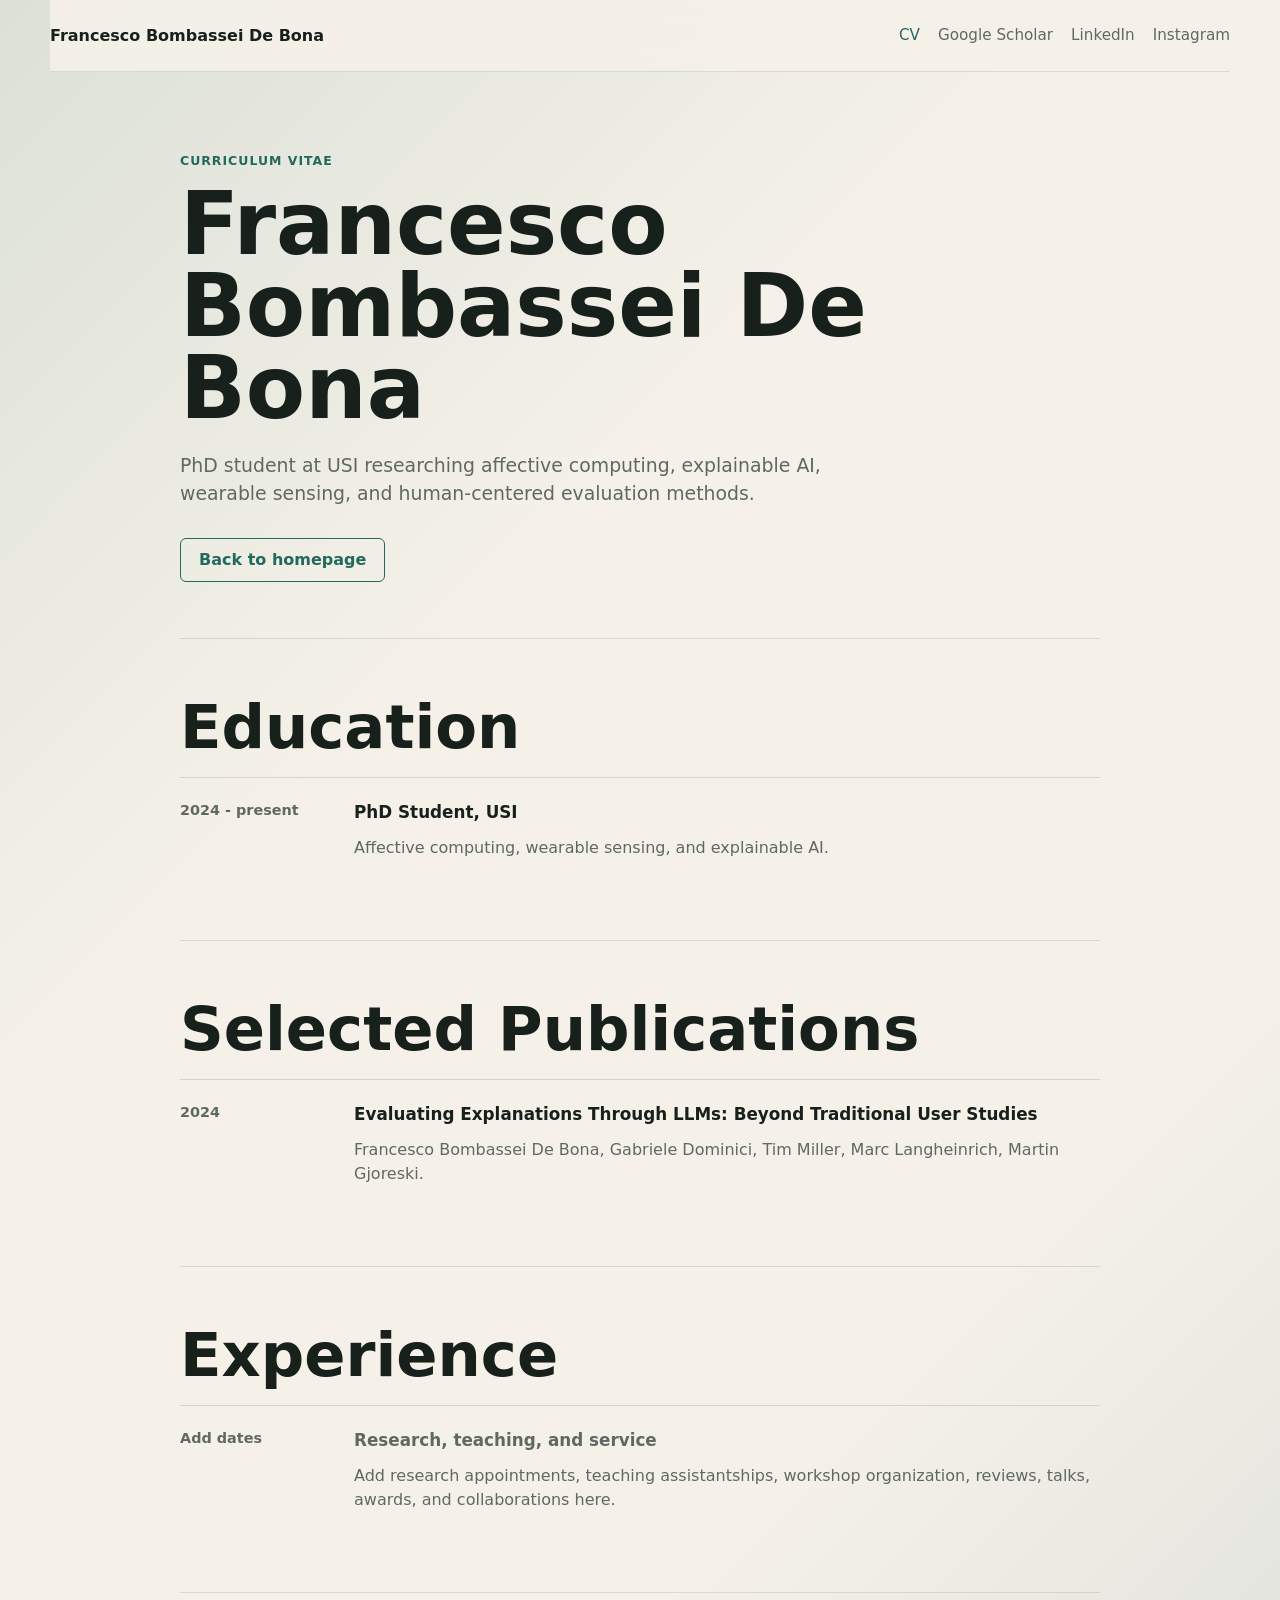
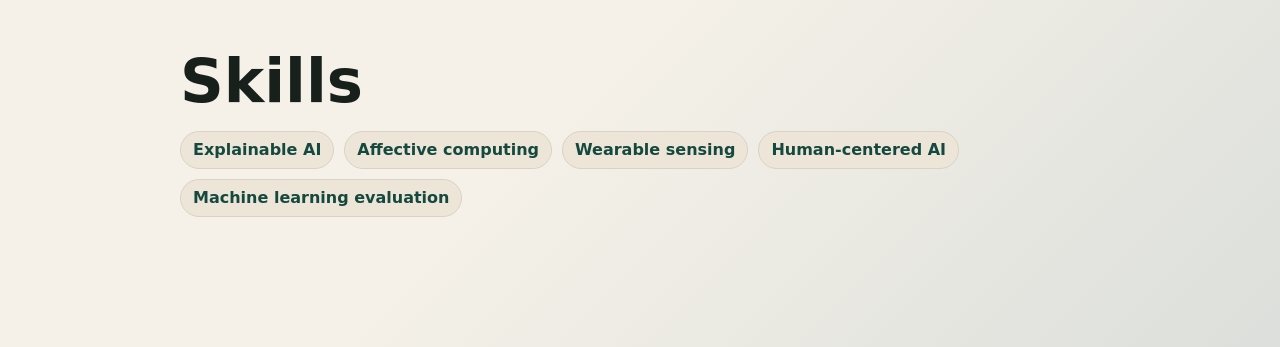
==== cv.html @ 3e1ddbae "Build personal homepage and CV page" ====
<!doctype html>
<html lang="en">
  <head>
    <meta charset="utf-8">
    <meta name="viewport" content="width=device-width, initial-scale=1">
    <meta name="description" content="CV for Francesco Bombassei De Bona.">
    <title>CV · Francesco Bombassei De Bona</title>
    <link rel="stylesheet" href="assets/styles.css">
  </head>
  <body>
    <header class="site-header">
      <a class="brand" href="index.html">Francesco Bombassei De Bona</a>
      <nav class="top-links" aria-label="Primary links">
        <a aria-current="page" href="cv.html">CV</a>
        <a href="https://scholar.google.com/scholar?q=%22Francesco+Bombassei+De+Bona%22" target="_blank" rel="noopener noreferrer">Google Scholar</a>
        <a href="https://www.linkedin.com/in/frabomba6/" target="_blank" rel="noopener noreferrer">LinkedIn</a>
        <a href="https://www.instagram.com/frabomba6/" target="_blank" rel="noopener noreferrer">Instagram</a>
      </nav>
    </header>

    <main class="cv-layout">
      <section class="cv-intro" aria-labelledby="cv-title">
        <p class="eyebrow">Curriculum Vitae</p>
        <h1 id="cv-title">Francesco Bombassei De Bona</h1>
        <p class="intro">
          PhD student at USI researching affective computing, explainable AI,
          wearable sensing, and human-centered evaluation methods.
        </p>
        <a class="button secondary" href="index.html">Back to homepage</a>
      </section>

      <section class="cv-section" aria-labelledby="education-title">
        <h2 id="education-title">Education</h2>
        <div class="timeline-item">
          <p class="item-date">2024 - present</p>
          <div>
            <h3>PhD Student, USI</h3>
            <p>Affective computing, wearable sensing, and explainable AI.</p>
          </div>
        </div>
      </section>

      <section class="cv-section" aria-labelledby="publications-title">
        <h2 id="publications-title">Selected Publications</h2>
        <div class="timeline-item">
          <p class="item-date">2024</p>
          <div>
            <h3>Evaluating Explanations Through LLMs: Beyond Traditional User Studies</h3>
            <p>
              Francesco Bombassei De Bona, Gabriele Dominici, Tim Miller, Marc
              Langheinrich, Martin Gjoreski.
            </p>
          </div>
        </div>
      </section>

      <section class="cv-section" aria-labelledby="experience-title">
        <h2 id="experience-title">Experience</h2>
        <div class="timeline-item empty-item">
          <p class="item-date">Add dates</p>
          <div>
            <h3>Research, teaching, and service</h3>
            <p>
              Add research appointments, teaching assistantships, workshop
              organization, reviews, talks, awards, and collaborations here.
            </p>
          </div>
        </div>
      </section>

      <section class="cv-section" aria-labelledby="skills-title">
        <h2 id="skills-title">Skills</h2>
        <div class="tag-list" aria-label="Skill areas">
          <span>Explainable AI</span>
          <span>Affective computing</span>
          <span>Wearable sensing</span>
          <span>Human-centered AI</span>
          <span>Machine learning evaluation</span>
        </div>
      </section>
    </main>
  </body>
</html>
---- assets/styles.css ----
:root {
  color-scheme: light;
  --bg: #f5f1e8;
  --ink: #17201b;
  --muted: #5f6962;
  --accent: #22695e;
  --accent-strong: #15493f;
  --blue: #255b7c;
  --panel: #ffffff;
  --line: #d9d2c5;
  --soft: #ece5d8;
}

* {
  box-sizing: border-box;
}

html {
  scroll-behavior: smooth;
}

body {
  margin: 0;
  min-height: 100vh;
  font-family: Inter, ui-sans-serif, system-ui, -apple-system, BlinkMacSystemFont, "Segoe UI", sans-serif;
  line-height: 1.5;
  color: var(--ink);
  background:
    linear-gradient(135deg, rgba(34, 105, 94, 0.12), transparent 34%),
    linear-gradient(315deg, rgba(37, 91, 124, 0.12), transparent 30%),
    var(--bg);
}

a {
  color: inherit;
}

.site-header {
  position: sticky;
  top: 0;
  z-index: 10;
  display: flex;
  width: min(1180px, calc(100% - 32px));
  min-height: 72px;
  align-items: center;
  justify-content: space-between;
  gap: 24px;
  margin: 0 auto;
  border-bottom: 1px solid rgba(23, 32, 27, 0.12);
  background: rgba(245, 241, 232, 0.9);
  backdrop-filter: blur(14px);
}

.brand {
  font-weight: 800;
  text-decoration: none;
}

.top-links {
  display: flex;
  flex-wrap: wrap;
  align-items: center;
  justify-content: flex-end;
  gap: 10px 18px;
  color: var(--muted);
  font-size: 0.95rem;
}

.top-links a {
  text-decoration: none;
}

.top-links a:hover,
.top-links a[aria-current="page"] {
  color: var(--accent);
}

main,
.cv-layout {
  width: min(1180px, calc(100% - 32px));
  margin: 0 auto;
}

.hero {
  display: grid;
  grid-template-columns: minmax(0, 1fr) 340px;
  gap: 48px;
  align-items: end;
  padding: 88px 0 72px;
}

.hero-copy {
  max-width: 790px;
}

.eyebrow {
  margin: 0 0 12px;
  color: var(--accent);
  font-size: 0.78rem;
  font-weight: 800;
  letter-spacing: 0.08em;
  text-transform: uppercase;
}

h1,
h2,
h3,
p {
  margin-top: 0;
}

h1 {
  margin-bottom: 22px;
  max-width: 920px;
  font-size: clamp(3rem, 9vw, 6.8rem);
  line-height: 0.95;
  letter-spacing: 0;
}

h2 {
  margin-bottom: 0;
  font-size: clamp(2rem, 5vw, 3.8rem);
  line-height: 1;
  letter-spacing: 0;
}

h3 {
  margin-bottom: 10px;
  font-size: 1.05rem;
}

.intro {
  max-width: 700px;
  margin-bottom: 30px;
  color: var(--muted);
  font-size: 1.18rem;
}

.hero-actions,
.contact-links {
  display: flex;
  flex-wrap: wrap;
  gap: 12px;
}

.button {
  display: inline-flex;
  min-height: 44px;
  align-items: center;
  justify-content: center;
  padding: 0 18px;
  border: 1px solid var(--accent);
  border-radius: 6px;
  color: #ffffff;
  background: var(--accent);
  font-weight: 800;
  text-decoration: none;
}

.button:hover {
  background: var(--accent-strong);
}

.button.secondary {
  color: var(--accent);
  background: transparent;
}

.button.secondary:hover {
  color: #ffffff;
  background: var(--accent);
}

.profile-panel,
.text-panel,
article {
  border: 1px solid var(--line);
  border-radius: 8px;
  background: rgba(255, 255, 255, 0.72);
  box-shadow: 0 24px 60px rgba(23, 32, 27, 0.06);
}

.profile-panel {
  padding: 26px;
}

.panel-kicker {
  margin-bottom: 14px;
  color: var(--blue);
  font-size: 0.82rem;
  font-weight: 800;
  text-transform: uppercase;
}

.profile-panel ul {
  display: grid;
  gap: 12px;
  margin: 0;
  padding-left: 18px;
  color: var(--muted);
}

.section-block,
.cv-section {
  padding: 58px 0;
  border-top: 1px solid rgba(23, 32, 27, 0.12);
}

.section-heading {
  display: flex;
  align-items: end;
  justify-content: space-between;
  gap: 24px;
  margin-bottom: 28px;
}

.content-grid {
  display: grid;
  grid-template-columns: repeat(3, minmax(0, 1fr));
  gap: 16px;
}

article {
  min-height: 210px;
  padding: 24px;
}

article p,
.text-panel p,
.timeline-item p {
  margin-bottom: 0;
  color: var(--muted);
}

.split-section,
.contact-strip {
  display: grid;
  grid-template-columns: minmax(0, 0.82fr) minmax(320px, 1fr);
  gap: 48px;
  align-items: center;
}

.text-panel {
  padding: 26px;
}

.text-link {
  display: inline-flex;
  margin-top: 18px;
  color: var(--accent);
  font-weight: 800;
}

.contact-links a {
  display: inline-flex;
  min-height: 40px;
  align-items: center;
  padding: 0 14px;
  border: 1px solid var(--line);
  border-radius: 6px;
  background: rgba(255, 255, 255, 0.58);
  color: var(--accent-strong);
  font-weight: 800;
  text-decoration: none;
}

.contact-links a:hover {
  border-color: var(--accent);
}

.cv-layout {
  max-width: 920px;
  padding-bottom: 72px;
}

.cv-intro {
  padding: 80px 0 56px;
}

.cv-intro h1 {
  font-size: clamp(3rem, 8vw, 5.4rem);
}

.timeline-item {
  display: grid;
  grid-template-columns: 150px minmax(0, 1fr);
  gap: 24px;
  padding: 22px 0;
  border-top: 1px solid var(--line);
}

.timeline-item:first-of-type {
  margin-top: 20px;
}

.item-date {
  color: var(--accent);
  font-size: 0.9rem;
  font-weight: 800;
}

.empty-item {
  color: var(--muted);
}

.tag-list {
  display: flex;
  flex-wrap: wrap;
  gap: 10px;
  margin-top: 20px;
}

.tag-list span {
  display: inline-flex;
  min-height: 38px;
  align-items: center;
  padding: 0 12px;
  border: 1px solid var(--line);
  border-radius: 999px;
  background: var(--soft);
  color: var(--accent-strong);
  font-weight: 750;
}

@media (max-width: 860px) {
  .site-header {
    position: static;
    min-height: auto;
    flex-direction: column;
    align-items: flex-start;
    padding: 18px 0;
  }

  .top-links {
    justify-content: flex-start;
  }

  .hero,
  .split-section,
  .contact-strip,
  .timeline-item {
    grid-template-columns: 1fr;
  }

  .hero {
    gap: 28px;
    padding: 56px 0;
  }

  .content-grid {
    grid-template-columns: 1fr;
  }
}
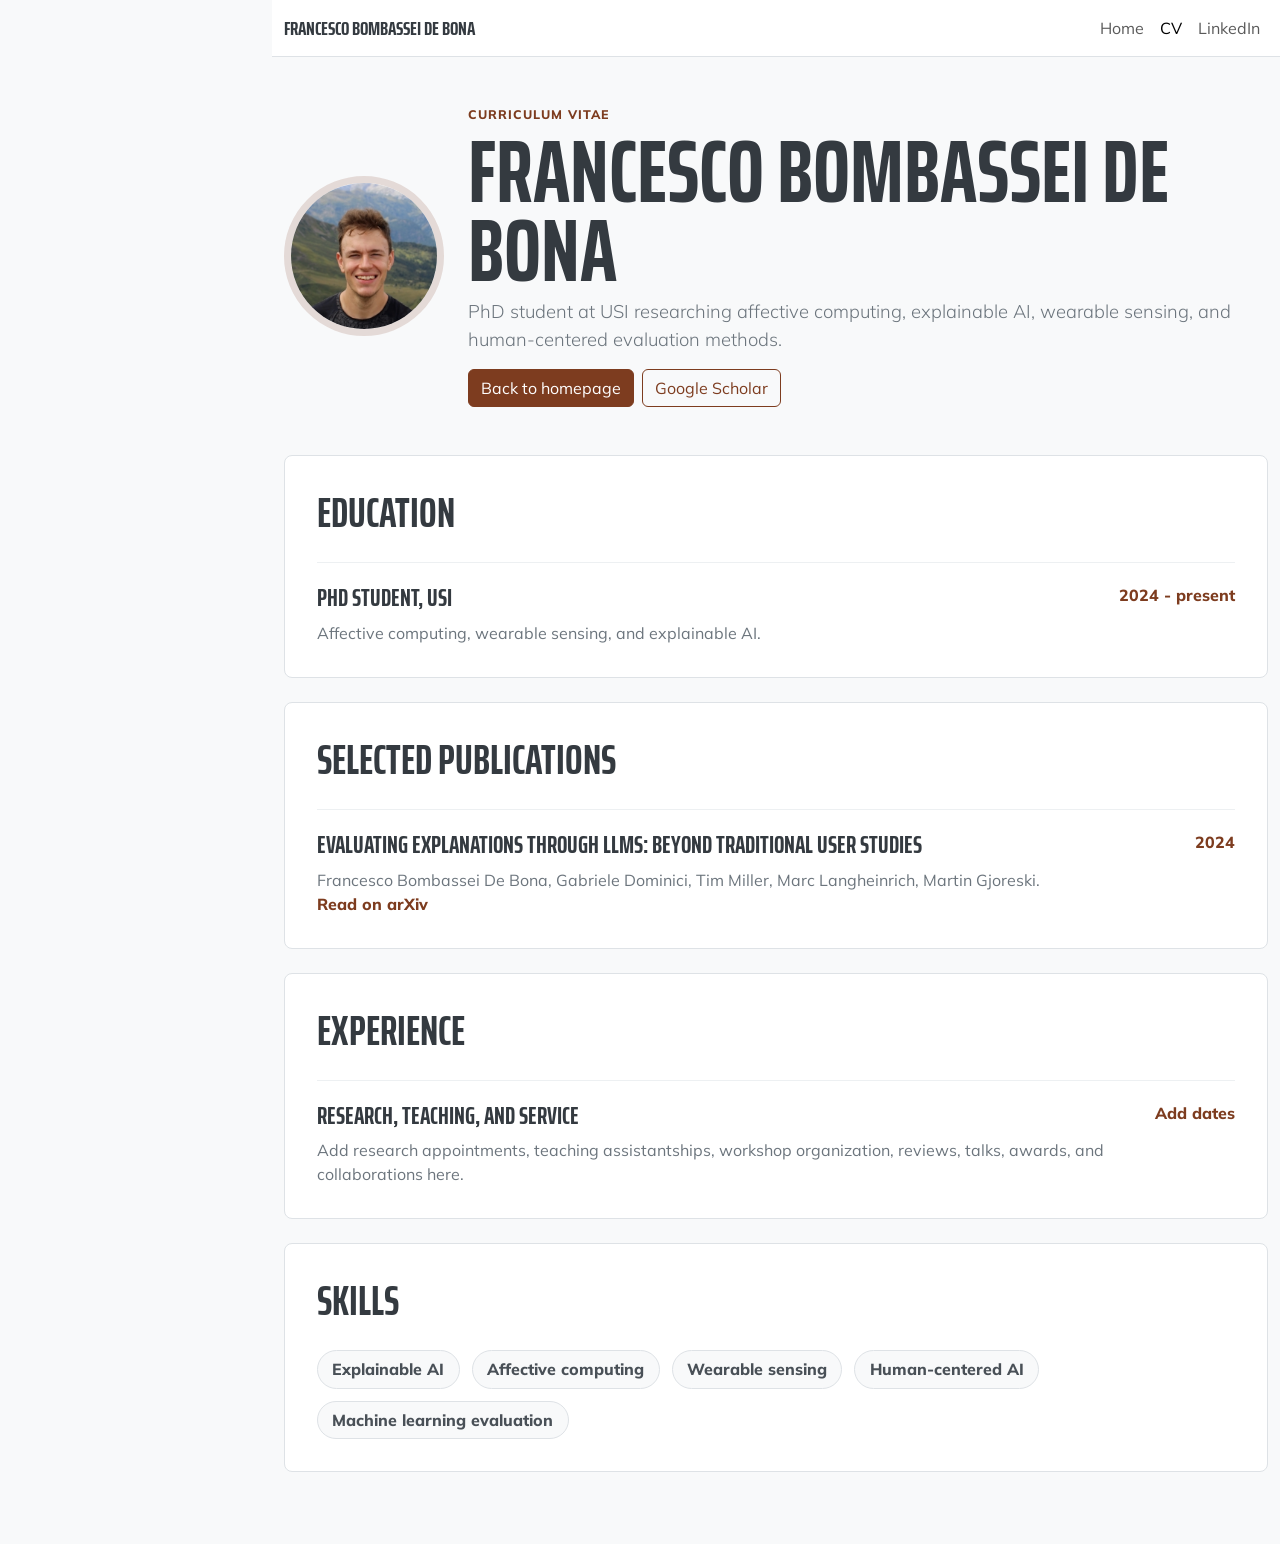
==== commit ebfd8034: "Switch site to Bootstrap resume theme" ====
--- a/cv.html
+++ b/cv.html
@@ -5,59 +5,79 @@
     <meta name="viewport" content="width=device-width, initial-scale=1">
     <meta name="description" content="CV for Francesco Bombassei De Bona.">
     <title>CV · Francesco Bombassei De Bona</title>
+    <link rel="preconnect" href="https://cdn.jsdelivr.net">
+    <link rel="preconnect" href="https://fonts.googleapis.com">
+    <link rel="preconnect" href="https://fonts.gstatic.com" crossorigin>
+    <link href="https://fonts.googleapis.com/css2?family=Saira+Extra+Condensed:wght@600;700&family=Muli:wght@400;500;700;800&display=swap" rel="stylesheet">
+    <link href="https://cdn.jsdelivr.net/npm/bootstrap@5.3.3/dist/css/bootstrap.min.css" rel="stylesheet">
+    <link href="https://cdn.jsdelivr.net/npm/bootstrap-icons@1.11.3/font/bootstrap-icons.min.css" rel="stylesheet">
     <link rel="stylesheet" href="assets/styles.css">
   </head>
-  <body>
-    <header class="site-header">
-      <a class="brand" href="index.html">Francesco Bombassei De Bona</a>
-      <nav class="top-links" aria-label="Primary links">
-        <a aria-current="page" href="cv.html">CV</a>
-        <a href="https://scholar.google.com/scholar?q=%22Francesco+Bombassei+De+Bona%22" target="_blank" rel="noopener noreferrer">Google Scholar</a>
-        <a href="https://www.linkedin.com/in/frabomba6/" target="_blank" rel="noopener noreferrer">LinkedIn</a>
-        <a href="https://www.instagram.com/frabomba6/" target="_blank" rel="noopener noreferrer">Instagram</a>
-      </nav>
-    </header>
+  <body class="cv-page">
+    <nav class="navbar navbar-expand-lg navbar-light bg-white border-bottom sticky-top">
+      <div class="container">
+        <a class="navbar-brand fw-bold" href="index.html">Francesco Bombassei De Bona</a>
+        <button class="navbar-toggler" type="button" data-bs-toggle="collapse" data-bs-target="#cvNav" aria-controls="cvNav" aria-expanded="false" aria-label="Toggle navigation">
+          <span class="navbar-toggler-icon"></span>
+        </button>
+        <div class="collapse navbar-collapse" id="cvNav">
+          <div class="navbar-nav ms-auto">
+            <a class="nav-link" href="index.html">Home</a>
+            <a class="nav-link active" aria-current="page" href="cv.html">CV</a>
+            <a class="nav-link" href="https://www.linkedin.com/in/frabomba6/" target="_blank" rel="noopener noreferrer">LinkedIn</a>
+          </div>
+        </div>
+      </div>
+    </nav>
 
-    <main class="cv-layout">
-      <section class="cv-intro" aria-labelledby="cv-title">
-        <p class="eyebrow">Curriculum Vitae</p>
-        <h1 id="cv-title">Francesco Bombassei De Bona</h1>
-        <p class="intro">
-          PhD student at USI researching affective computing, explainable AI,
-          wearable sensing, and human-centered evaluation methods.
-        </p>
-        <a class="button secondary" href="index.html">Back to homepage</a>
-      </section>
+    <main class="container py-5">
+      <header class="row align-items-center g-4 mb-5">
+        <div class="col-md-auto">
+          <img class="cv-photo" src="assets/img/francesco-bombassei.png" alt="Francesco Bombassei De Bona">
+        </div>
+        <div class="col">
+          <p class="eyebrow mb-2">Curriculum Vitae</p>
+          <h1 class="mb-2">Francesco Bombassei De Bona</h1>
+          <p class="lead mb-3">
+            PhD student at USI researching affective computing, explainable AI,
+            wearable sensing, and human-centered evaluation methods.
+          </p>
+          <div class="d-flex flex-wrap gap-2">
+            <a class="btn btn-primary" href="index.html">Back to homepage</a>
+            <a class="btn btn-outline-primary" href="https://scholar.google.com/scholar?q=%22Francesco+Bombassei+De+Bona%22" target="_blank" rel="noopener noreferrer">Google Scholar</a>
+          </div>
+        </div>
+      </header>
 
-      <section class="cv-section" aria-labelledby="education-title">
-        <h2 id="education-title">Education</h2>
-        <div class="timeline-item">
-          <p class="item-date">2024 - present</p>
+      <section class="cv-block">
+        <h2>Education</h2>
+        <div class="cv-item">
           <div>
             <h3>PhD Student, USI</h3>
             <p>Affective computing, wearable sensing, and explainable AI.</p>
           </div>
+          <span>2024 - present</span>
         </div>
       </section>
 
-      <section class="cv-section" aria-labelledby="publications-title">
-        <h2 id="publications-title">Selected Publications</h2>
-        <div class="timeline-item">
-          <p class="item-date">2024</p>
+      <section class="cv-block">
+        <h2>Selected Publications</h2>
+        <div class="cv-item">
           <div>
             <h3>Evaluating Explanations Through LLMs: Beyond Traditional User Studies</h3>
             <p>
               Francesco Bombassei De Bona, Gabriele Dominici, Tim Miller, Marc
               Langheinrich, Martin Gjoreski.
             </p>
+            <a class="inline-link" href="https://arxiv.org/abs/2410.17781" target="_blank" rel="noopener noreferrer">Read on arXiv</a>
           </div>
+          <span>2024</span>
         </div>
       </section>
 
-      <section class="cv-section" aria-labelledby="experience-title">
-        <h2 id="experience-title">Experience</h2>
-        <div class="timeline-item empty-item">
-          <p class="item-date">Add dates</p>
+      <section class="cv-block">
+        <h2>Experience</h2>
+        <div class="cv-item">
           <div>
             <h3>Research, teaching, and service</h3>
             <p>
@@ -65,12 +85,13 @@
               organization, reviews, talks, awards, and collaborations here.
             </p>
           </div>
+          <span>Add dates</span>
         </div>
       </section>
 
-      <section class="cv-section" aria-labelledby="skills-title">
-        <h2 id="skills-title">Skills</h2>
-        <div class="tag-list" aria-label="Skill areas">
+      <section class="cv-block">
+        <h2>Skills</h2>
+        <div class="skill-list">
           <span>Explainable AI</span>
           <span>Affective computing</span>
           <span>Wearable sensing</span>
@@ -79,5 +100,7 @@
         </div>
       </section>
     </main>
+
+    <script src="https://cdn.jsdelivr.net/npm/bootstrap@5.3.3/dist/js/bootstrap.bundle.min.js"></script>
   </body>
 </html>
--- a/assets/styles.css
+++ b/assets/styles.css
@@ -1,18 +1,10 @@
 :root {
-  color-scheme: light;
-  --bg: #f5f1e8;
-  --ink: #17201b;
-  --muted: #5f6962;
-  --accent: #22695e;
-  --accent-strong: #15493f;
-  --blue: #255b7c;
-  --panel: #ffffff;
-  --line: #d9d2c5;
-  --soft: #ece5d8;
-}
-
-* {
-  box-sizing: border-box;
+  --bs-primary: #7d3c1f;
+  --bs-primary-rgb: 125, 60, 31;
+  --bs-link-color: #7d3c1f;
+  --bs-link-hover-color: #552714;
+  --body-copy: #6c757d;
+  --heading: #343a40;
 }
 
 html {
@@ -20,334 +12,277 @@
 }
 
 body {
-  margin: 0;
-  min-height: 100vh;
-  font-family: Inter, ui-sans-serif, system-ui, -apple-system, BlinkMacSystemFont, "Segoe UI", sans-serif;
-  line-height: 1.5;
-  color: var(--ink);
-  background:
-    linear-gradient(135deg, rgba(34, 105, 94, 0.12), transparent 34%),
-    linear-gradient(315deg, rgba(37, 91, 124, 0.12), transparent 30%),
-    var(--bg);
-}
-
-a {
-  color: inherit;
-}
-
-.site-header {
-  position: sticky;
-  top: 0;
-  z-index: 10;
-  display: flex;
-  width: min(1180px, calc(100% - 32px));
-  min-height: 72px;
-  align-items: center;
-  justify-content: space-between;
-  gap: 24px;
-  margin: 0 auto;
-  border-bottom: 1px solid rgba(23, 32, 27, 0.12);
-  background: rgba(245, 241, 232, 0.9);
-  backdrop-filter: blur(14px);
-}
-
-.brand {
-  font-weight: 800;
-  text-decoration: none;
-}
-
-.top-links {
-  display: flex;
-  flex-wrap: wrap;
-  align-items: center;
-  justify-content: flex-end;
-  gap: 10px 18px;
-  color: var(--muted);
-  font-size: 0.95rem;
-}
-
-.top-links a {
-  text-decoration: none;
-}
-
-.top-links a:hover,
-.top-links a[aria-current="page"] {
-  color: var(--accent);
-}
-
-main,
-.cv-layout {
-  width: min(1180px, calc(100% - 32px));
-  margin: 0 auto;
-}
-
-.hero {
-  display: grid;
-  grid-template-columns: minmax(0, 1fr) 340px;
-  gap: 48px;
-  align-items: end;
-  padding: 88px 0 72px;
-}
-
-.hero-copy {
-  max-width: 790px;
-}
-
-.eyebrow {
-  margin: 0 0 12px;
-  color: var(--accent);
-  font-size: 0.78rem;
-  font-weight: 800;
-  letter-spacing: 0.08em;
-  text-transform: uppercase;
+  color: var(--body-copy);
+  font-family: Muli, -apple-system, BlinkMacSystemFont, "Segoe UI", sans-serif;
+  padding-top: 3.375rem;
 }
 
 h1,
 h2,
 h3,
-p {
-  margin-top: 0;
+.subheading,
+.navbar-brand {
+  color: var(--heading);
+  font-family: "Saira Extra Condensed", -apple-system, BlinkMacSystemFont, "Segoe UI", sans-serif;
+  font-weight: 700;
+  letter-spacing: 0;
+  text-transform: uppercase;
 }
 
 h1 {
-  margin-bottom: 22px;
-  max-width: 920px;
-  font-size: clamp(3rem, 9vw, 6.8rem);
-  line-height: 0.95;
-  letter-spacing: 0;
+  font-size: clamp(4rem, 12vw, 6rem);
+  line-height: 0.9;
 }
 
 h2 {
-  margin-bottom: 0;
-  font-size: clamp(2rem, 5vw, 3.8rem);
-  line-height: 1;
-  letter-spacing: 0;
+  font-size: clamp(3rem, 8vw, 4rem);
 }
 
 h3 {
-  margin-bottom: 10px;
-  font-size: 1.05rem;
-}
-
-.intro {
-  max-width: 700px;
-  margin-bottom: 30px;
-  color: var(--muted);
-  font-size: 1.18rem;
-}
-
-.hero-actions,
-.contact-links {
+  font-size: 1.55rem;
+}
+
+.subheading {
+  color: #868e96;
+  font-size: 1.35rem;
+}
+
+.eyebrow {
+  color: var(--bs-primary);
+  font-size: 0.78rem;
+  font-weight: 800;
+  letter-spacing: 0.08em;
+  text-transform: uppercase;
+}
+
+.lead {
+  max-width: 820px;
+  font-size: 1.15rem;
+}
+
+.bg-primary {
+  background-color: var(--bs-primary) !important;
+}
+
+.text-primary {
+  color: var(--bs-primary) !important;
+}
+
+.btn-primary {
+  --bs-btn-bg: var(--bs-primary);
+  --bs-btn-border-color: var(--bs-primary);
+  --bs-btn-hover-bg: #643018;
+  --bs-btn-hover-border-color: #643018;
+}
+
+.btn-outline-primary {
+  --bs-btn-color: var(--bs-primary);
+  --bs-btn-border-color: var(--bs-primary);
+  --bs-btn-hover-bg: var(--bs-primary);
+  --bs-btn-hover-border-color: var(--bs-primary);
+}
+
+#sideNav .navbar-nav .nav-item .nav-link {
+  color: rgba(255, 255, 255, 0.68);
+  font-weight: 800;
+  letter-spacing: 0.04rem;
+  text-transform: uppercase;
+}
+
+#sideNav .navbar-nav .nav-item .nav-link:hover,
+#sideNav .navbar-nav .nav-item .nav-link:focus {
+  color: #fff;
+}
+
+.img-profile {
+  max-width: 10rem;
+  max-height: 10rem;
+  border: 0.45rem solid rgba(255, 255, 255, 0.2);
+}
+
+.resume-section {
+  display: flex;
+  min-height: 100vh;
+  align-items: center;
+  padding: 5rem 1.5rem;
+}
+
+.resume-section-content {
+  width: 100%;
+  max-width: 980px;
+}
+
+.social-icons {
   display: flex;
   flex-wrap: wrap;
-  gap: 12px;
-}
-
-.button {
+  gap: 1rem;
+}
+
+.social-icon {
   display: inline-flex;
-  min-height: 44px;
+  width: 3.5rem;
+  height: 3.5rem;
   align-items: center;
   justify-content: center;
-  padding: 0 18px;
-  border: 1px solid var(--accent);
-  border-radius: 6px;
-  color: #ffffff;
-  background: var(--accent);
-  font-weight: 800;
+  border-radius: 50%;
+  color: #fff;
+  background-color: #495057;
+  font-size: 1.45rem;
   text-decoration: none;
 }
 
-.button:hover {
-  background: var(--accent-strong);
-}
-
-.button.secondary {
-  color: var(--accent);
-  background: transparent;
-}
-
-.button.secondary:hover {
-  color: #ffffff;
-  background: var(--accent);
-}
-
-.profile-panel,
-.text-panel,
-article {
-  border: 1px solid var(--line);
-  border-radius: 8px;
-  background: rgba(255, 255, 255, 0.72);
-  box-shadow: 0 24px 60px rgba(23, 32, 27, 0.06);
-}
-
-.profile-panel {
-  padding: 26px;
-}
-
-.panel-kicker {
-  margin-bottom: 14px;
-  color: var(--blue);
-  font-size: 0.82rem;
-  font-weight: 800;
-  text-transform: uppercase;
-}
-
-.profile-panel ul {
-  display: grid;
-  gap: 12px;
-  margin: 0;
-  padding-left: 18px;
-  color: var(--muted);
-}
-
-.section-block,
-.cv-section {
-  padding: 58px 0;
-  border-top: 1px solid rgba(23, 32, 27, 0.12);
-}
-
-.section-heading {
-  display: flex;
-  align-items: end;
+.social-icon:hover {
+  color: #fff;
+  background-color: var(--bs-primary);
+}
+
+.theme-card {
+  padding: 1.75rem;
+  border: 1px solid #dee2e6;
+  border-radius: 0.5rem;
+  background: #fff;
+}
+
+.theme-card i {
+  display: inline-flex;
+  margin-bottom: 1rem;
+  color: var(--bs-primary);
+  font-size: 2rem;
+}
+
+.theme-card p,
+.cv-item p {
+  margin-bottom: 0;
+}
+
+.inline-link {
+  color: var(--bs-primary);
+  font-weight: 800;
+  text-decoration: none;
+}
+
+.inline-link:hover {
+  text-decoration: underline;
+}
+
+.cv-page {
+  padding-top: 0;
+  background: #f8f9fa;
+}
+
+.cv-page h1 {
+  font-size: clamp(3.5rem, 10vw, 5.5rem);
+}
+
+.cv-photo {
+  width: 10rem;
+  height: 10rem;
+  border: 0.45rem solid rgba(var(--bs-primary-rgb), 0.16);
+  border-radius: 50%;
+  object-fit: cover;
+}
+
+.cv-block {
+  padding: 2rem;
+  border: 1px solid #dee2e6;
+  border-radius: 0.5rem;
+  margin-bottom: 1.5rem;
+  background: #fff;
+}
+
+.cv-block h2 {
+  margin-bottom: 1.5rem;
+  font-size: 2.6rem;
+}
+
+.cv-item {
+  display: flex;
   justify-content: space-between;
-  gap: 24px;
-  margin-bottom: 28px;
-}
-
-.content-grid {
-  display: grid;
-  grid-template-columns: repeat(3, minmax(0, 1fr));
-  gap: 16px;
-}
-
-article {
-  min-height: 210px;
-  padding: 24px;
-}
-
-article p,
-.text-panel p,
-.timeline-item p {
-  margin-bottom: 0;
-  color: var(--muted);
-}
-
-.split-section,
-.contact-strip {
-  display: grid;
-  grid-template-columns: minmax(0, 0.82fr) minmax(320px, 1fr);
-  gap: 48px;
+  gap: 2rem;
+  border-top: 1px solid #edf0f2;
+  padding-top: 1.25rem;
+}
+
+.cv-item > span {
+  flex: 0 0 auto;
+  color: var(--bs-primary);
+  font-weight: 800;
+}
+
+.skill-list {
+  display: flex;
+  flex-wrap: wrap;
+  gap: 0.75rem;
+}
+
+.skill-list span {
+  display: inline-flex;
+  min-height: 2.4rem;
   align-items: center;
-}
-
-.text-panel {
-  padding: 26px;
-}
-
-.text-link {
-  display: inline-flex;
-  margin-top: 18px;
-  color: var(--accent);
-  font-weight: 800;
-}
-
-.contact-links a {
-  display: inline-flex;
-  min-height: 40px;
-  align-items: center;
-  padding: 0 14px;
-  border: 1px solid var(--line);
-  border-radius: 6px;
-  background: rgba(255, 255, 255, 0.58);
-  color: var(--accent-strong);
-  font-weight: 800;
-  text-decoration: none;
-}
-
-.contact-links a:hover {
-  border-color: var(--accent);
-}
-
-.cv-layout {
-  max-width: 920px;
-  padding-bottom: 72px;
-}
-
-.cv-intro {
-  padding: 80px 0 56px;
-}
-
-.cv-intro h1 {
-  font-size: clamp(3rem, 8vw, 5.4rem);
-}
-
-.timeline-item {
-  display: grid;
-  grid-template-columns: 150px minmax(0, 1fr);
-  gap: 24px;
-  padding: 22px 0;
-  border-top: 1px solid var(--line);
-}
-
-.timeline-item:first-of-type {
-  margin-top: 20px;
-}
-
-.item-date {
-  color: var(--accent);
-  font-size: 0.9rem;
-  font-weight: 800;
-}
-
-.empty-item {
-  color: var(--muted);
-}
-
-.tag-list {
-  display: flex;
-  flex-wrap: wrap;
-  gap: 10px;
-  margin-top: 20px;
-}
-
-.tag-list span {
-  display: inline-flex;
-  min-height: 38px;
-  align-items: center;
-  padding: 0 12px;
-  border: 1px solid var(--line);
+  border: 1px solid #dee2e6;
   border-radius: 999px;
-  background: var(--soft);
-  color: var(--accent-strong);
-  font-weight: 750;
-}
-
-@media (max-width: 860px) {
-  .site-header {
-    position: static;
+  padding: 0 0.9rem;
+  background: #f8f9fa;
+  color: #495057;
+  font-weight: 800;
+}
+
+@media (min-width: 992px) {
+  body {
+    padding-top: 0;
+    padding-left: 17rem;
+  }
+
+  #sideNav {
+    width: 17rem;
+    height: 100vh;
+    flex-direction: column;
+    text-align: center;
+  }
+
+  #sideNav .navbar-brand {
+    display: flex;
+    margin: auto auto 0;
+    padding: 0.5rem;
+  }
+
+  #sideNav .navbar-collapse {
+    display: flex;
+    width: 100%;
+    align-items: flex-start;
+    margin-bottom: auto;
+  }
+
+  #sideNav .navbar-nav {
+    width: 100%;
+    flex-direction: column;
+  }
+
+  #sideNav .navbar-nav .nav-item {
+    display: block;
+  }
+
+  #sideNav .navbar-nav .nav-item .nav-link {
+    display: block;
+  }
+
+  .resume-section {
+    padding: 5rem 3rem;
+  }
+}
+
+@media (max-width: 767.98px) {
+  .resume-section {
     min-height: auto;
-    flex-direction: column;
-    align-items: flex-start;
-    padding: 18px 0;
-  }
-
-  .top-links {
-    justify-content: flex-start;
-  }
-
-  .hero,
-  .split-section,
-  .contact-strip,
-  .timeline-item {
-    grid-template-columns: 1fr;
-  }
-
-  .hero {
-    gap: 28px;
-    padding: 56px 0;
-  }
-
-  .content-grid {
-    grid-template-columns: 1fr;
-  }
-}
+    padding: 4rem 1.25rem;
+  }
+
+  .cv-item {
+    display: block;
+  }
+
+  .cv-item > span {
+    display: inline-flex;
+    margin-top: 0.75rem;
+  }
+}
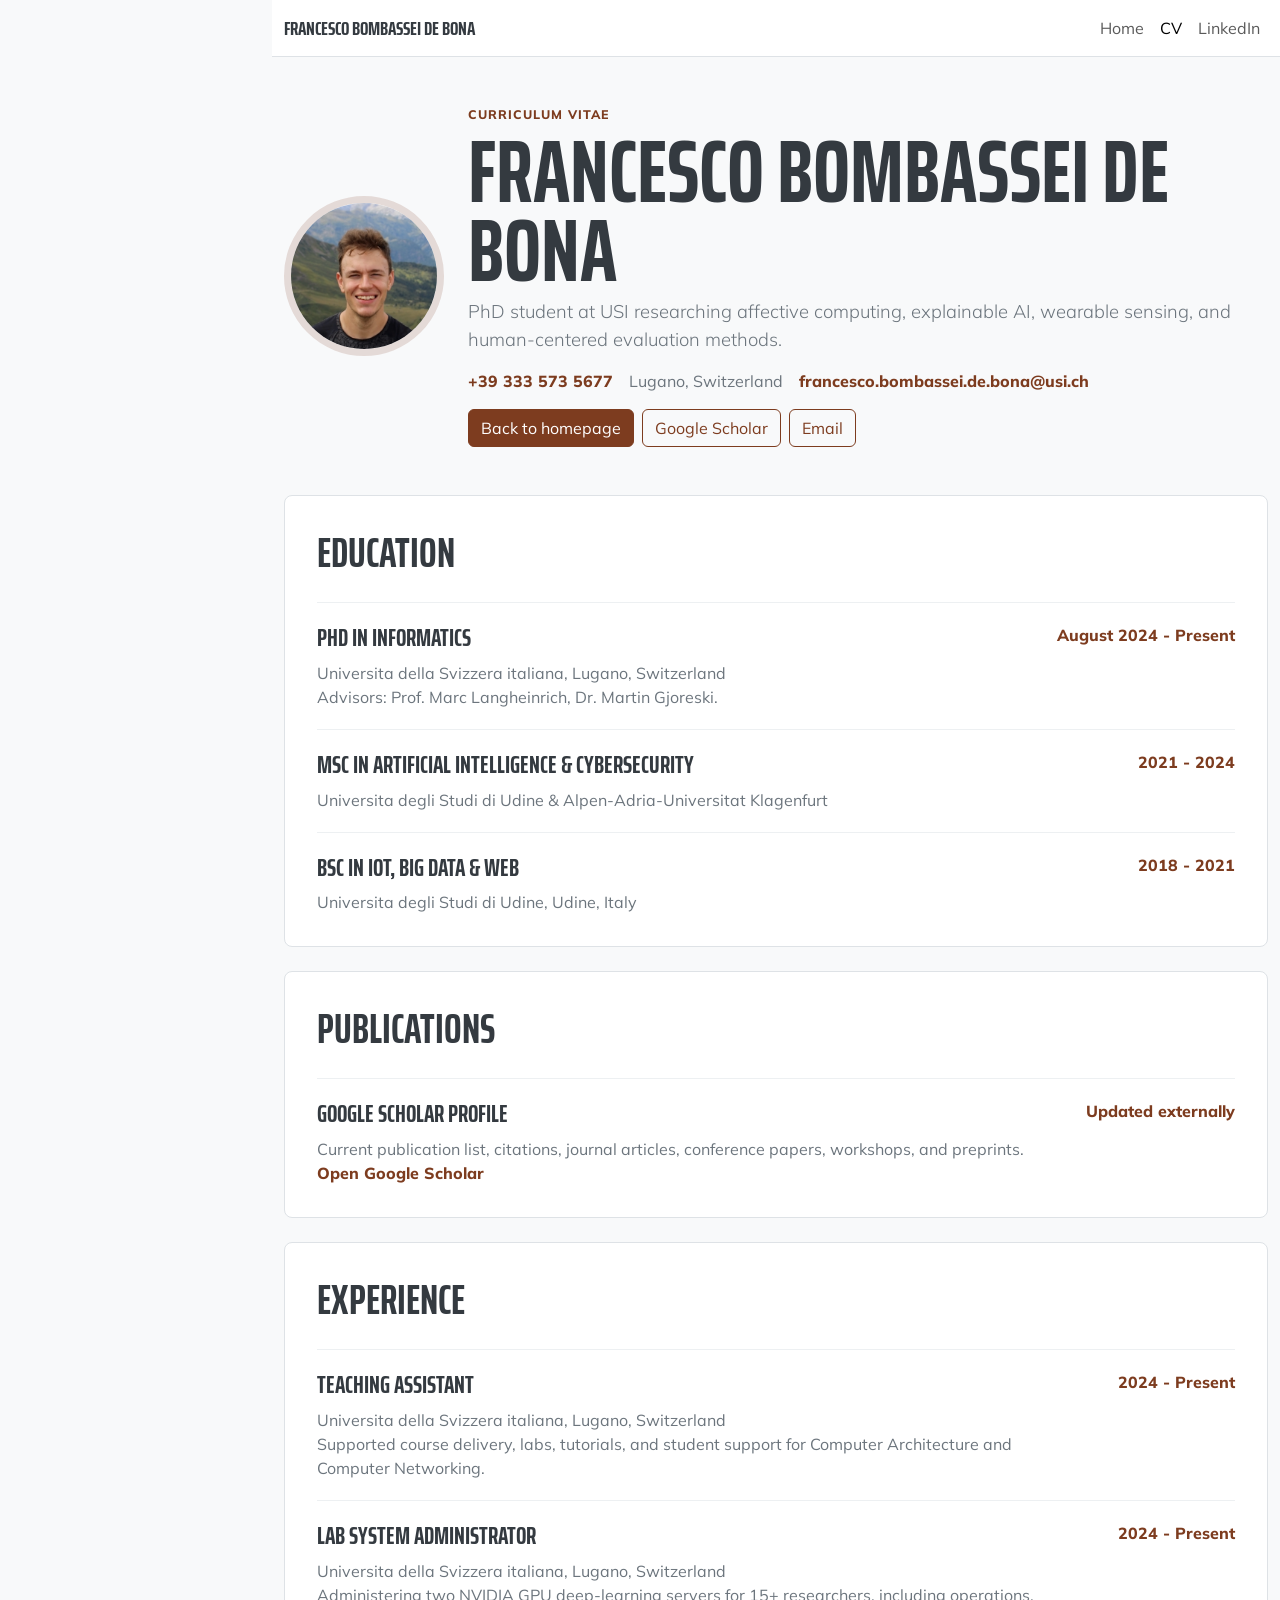
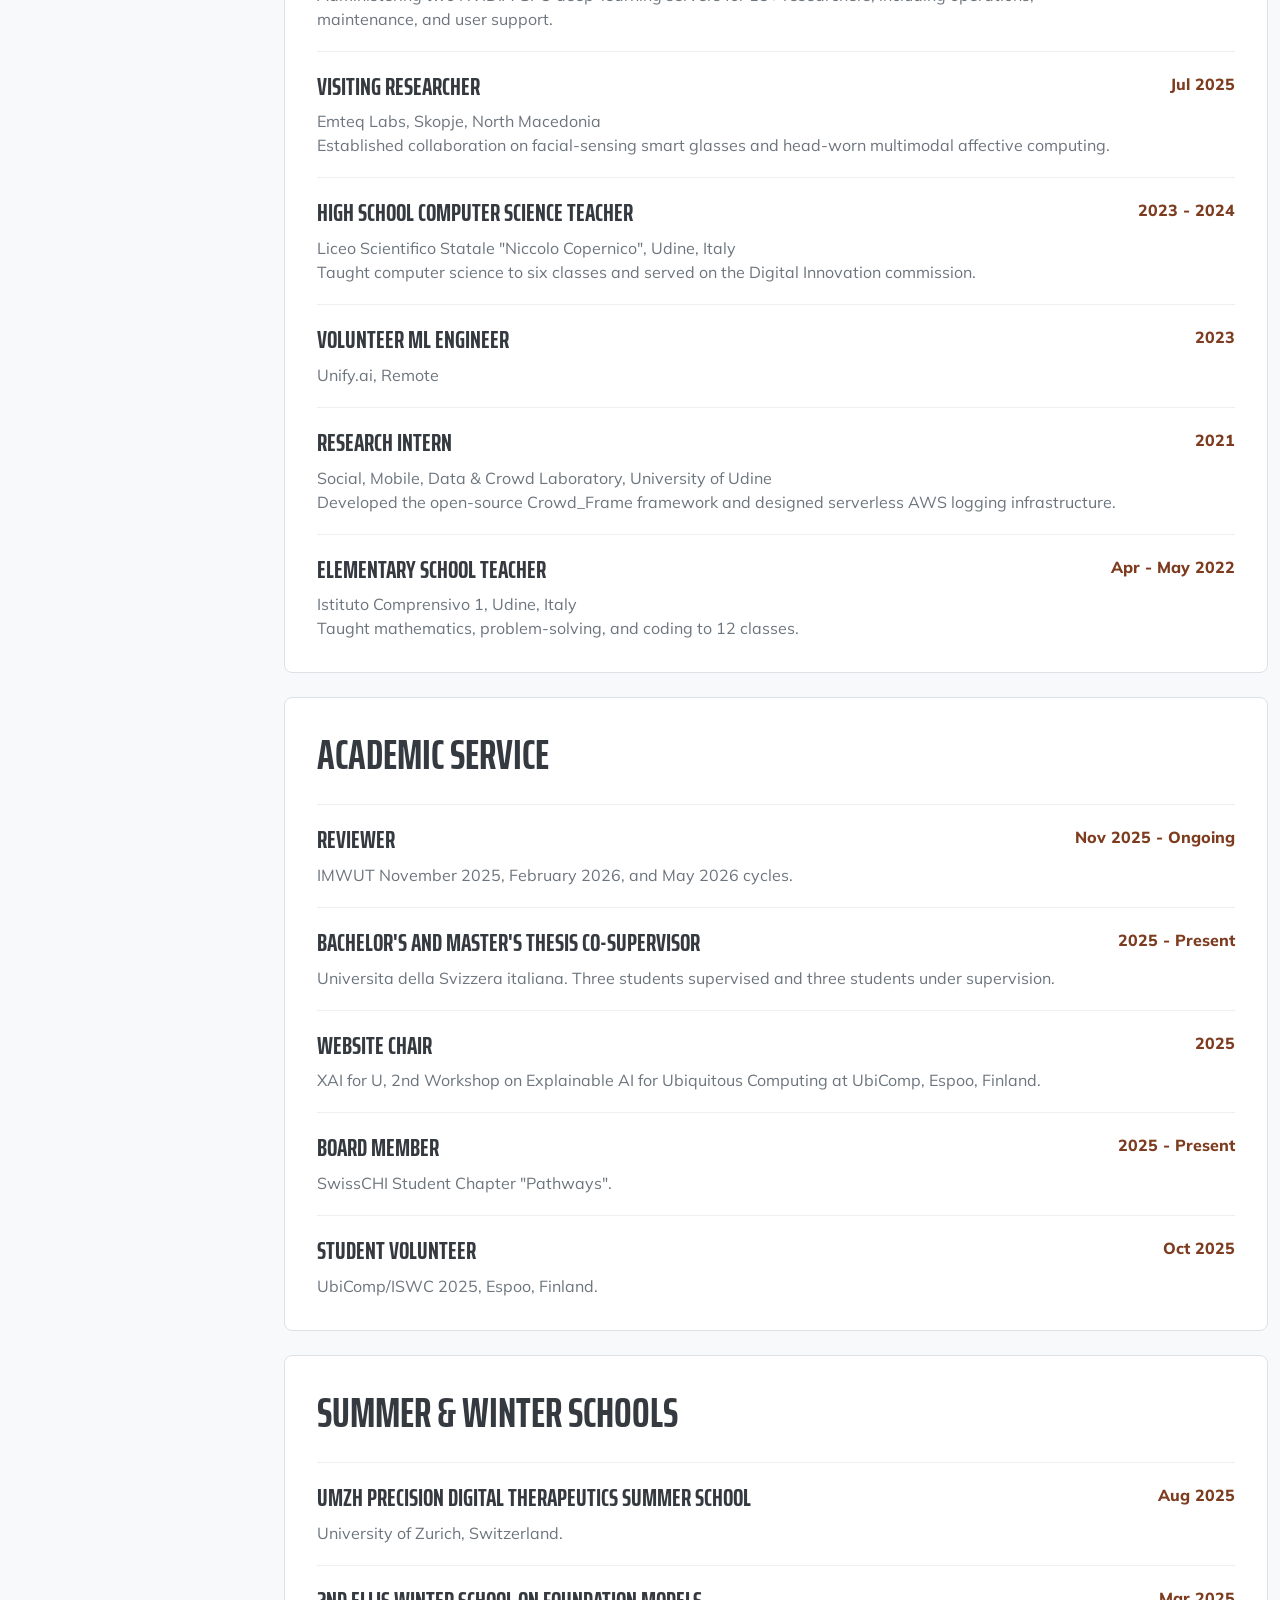
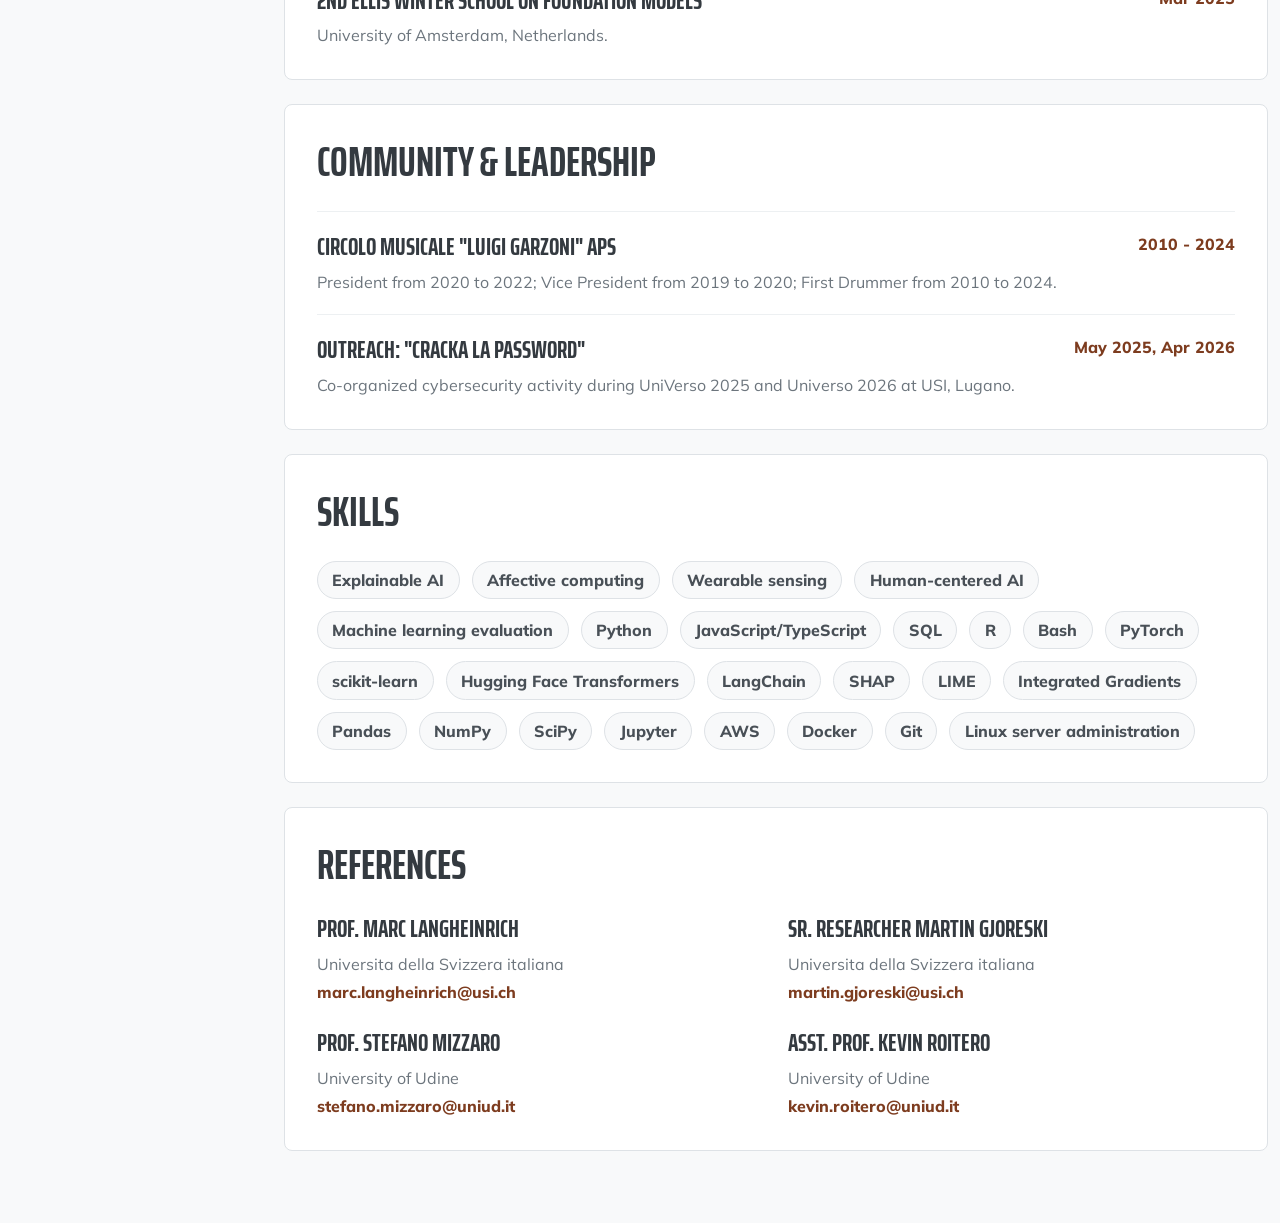
==== commit 00dd312e: "Update scholar links and CV details" ====
--- a/cv.html
+++ b/cv.html
@@ -24,7 +24,7 @@
           <div class="navbar-nav ms-auto">
             <a class="nav-link" href="index.html">Home</a>
             <a class="nav-link active" aria-current="page" href="cv.html">CV</a>
-            <a class="nav-link" href="https://www.linkedin.com/in/frabomba6/" target="_blank" rel="noopener noreferrer">LinkedIn</a>
+            <a class="nav-link" href="https://www.linkedin.com/in/francesco-bombassei-de-bona-52990415a" target="_blank" rel="noopener noreferrer">LinkedIn</a>
           </div>
         </div>
       </div>
@@ -42,9 +42,15 @@
             PhD student at USI researching affective computing, explainable AI,
             wearable sensing, and human-centered evaluation methods.
           </p>
+          <p class="cv-contact mb-3">
+            <a href="tel:+393335735677">+39 333 573 5677</a>
+            <span>Lugano, Switzerland</span>
+            <a href="mailto:francesco.bombassei.de.bona@usi.ch">francesco.bombassei.de.bona@usi.ch</a>
+          </p>
           <div class="d-flex flex-wrap gap-2">
             <a class="btn btn-primary" href="index.html">Back to homepage</a>
-            <a class="btn btn-outline-primary" href="https://scholar.google.com/scholar?q=%22Francesco+Bombassei+De+Bona%22" target="_blank" rel="noopener noreferrer">Google Scholar</a>
+            <a class="btn btn-outline-primary" href="https://scholar.google.com/citations?user=vCqZb34AAAAJ" target="_blank" rel="noopener noreferrer">Google Scholar</a>
+            <a class="btn btn-outline-primary" href="mailto:francesco.bombassei.de.bona@usi.ch">Email</a>
           </div>
         </div>
       </header>
@@ -53,25 +59,37 @@
         <h2>Education</h2>
         <div class="cv-item">
           <div>
-            <h3>PhD Student, USI</h3>
-            <p>Affective computing, wearable sensing, and explainable AI.</p>
-          </div>
-          <span>2024 - present</span>
-        </div>
-      </section>
-
-      <section class="cv-block">
-        <h2>Selected Publications</h2>
-        <div class="cv-item">
-          <div>
-            <h3>Evaluating Explanations Through LLMs: Beyond Traditional User Studies</h3>
-            <p>
-              Francesco Bombassei De Bona, Gabriele Dominici, Tim Miller, Marc
-              Langheinrich, Martin Gjoreski.
-            </p>
-            <a class="inline-link" href="https://arxiv.org/abs/2410.17781" target="_blank" rel="noopener noreferrer">Read on arXiv</a>
-          </div>
-          <span>2024</span>
+            <h3>PhD in Informatics</h3>
+            <p>Universita della Svizzera italiana, Lugano, Switzerland</p>
+            <p>Advisors: Prof. Marc Langheinrich, Dr. Martin Gjoreski.</p>
+          </div>
+          <span>August 2024 - Present</span>
+        </div>
+        <div class="cv-item">
+          <div>
+            <h3>MSc in Artificial Intelligence &amp; Cybersecurity</h3>
+            <p>Universita degli Studi di Udine &amp; Alpen-Adria-Universitat Klagenfurt</p>
+          </div>
+          <span>2021 - 2024</span>
+        </div>
+        <div class="cv-item">
+          <div>
+            <h3>BSc in IoT, Big Data &amp; Web</h3>
+            <p>Universita degli Studi di Udine, Udine, Italy</p>
+          </div>
+          <span>2018 - 2021</span>
+        </div>
+      </section>
+
+      <section class="cv-block">
+        <h2>Publications</h2>
+        <div class="cv-item">
+          <div>
+            <h3>Google Scholar profile</h3>
+            <p>Current publication list, citations, journal articles, conference papers, workshops, and preprints.</p>
+            <a class="inline-link" href="https://scholar.google.com/citations?user=vCqZb34AAAAJ" target="_blank" rel="noopener noreferrer">Open Google Scholar</a>
+          </div>
+          <span>Updated externally</span>
         </div>
       </section>
 
@@ -79,13 +97,133 @@
         <h2>Experience</h2>
         <div class="cv-item">
           <div>
-            <h3>Research, teaching, and service</h3>
-            <p>
-              Add research appointments, teaching assistantships, workshop
-              organization, reviews, talks, awards, and collaborations here.
-            </p>
-          </div>
-          <span>Add dates</span>
+            <h3>Teaching Assistant</h3>
+            <p>Universita della Svizzera italiana, Lugano, Switzerland</p>
+            <p>Supported course delivery, labs, tutorials, and student support for Computer Architecture and Computer Networking.</p>
+          </div>
+          <span>2024 - Present</span>
+        </div>
+        <div class="cv-item">
+          <div>
+            <h3>Lab System Administrator</h3>
+            <p>Universita della Svizzera italiana, Lugano, Switzerland</p>
+            <p>Administering two NVIDIA GPU deep-learning servers for 15+ researchers, including operations, maintenance, and user support.</p>
+          </div>
+          <span>2024 - Present</span>
+        </div>
+        <div class="cv-item">
+          <div>
+            <h3>Visiting Researcher</h3>
+            <p>Emteq Labs, Skopje, North Macedonia</p>
+            <p>Established collaboration on facial-sensing smart glasses and head-worn multimodal affective computing.</p>
+          </div>
+          <span>Jul 2025</span>
+        </div>
+        <div class="cv-item">
+          <div>
+            <h3>High School Computer Science Teacher</h3>
+            <p>Liceo Scientifico Statale "Niccolo Copernico", Udine, Italy</p>
+            <p>Taught computer science to six classes and served on the Digital Innovation commission.</p>
+          </div>
+          <span>2023 - 2024</span>
+        </div>
+        <div class="cv-item">
+          <div>
+            <h3>Volunteer ML Engineer</h3>
+            <p>Unify.ai, Remote</p>
+          </div>
+          <span>2023</span>
+        </div>
+        <div class="cv-item">
+          <div>
+            <h3>Research Intern</h3>
+            <p>Social, Mobile, Data &amp; Crowd Laboratory, University of Udine</p>
+            <p>Developed the open-source Crowd_Frame framework and designed serverless AWS logging infrastructure.</p>
+          </div>
+          <span>2021</span>
+        </div>
+        <div class="cv-item">
+          <div>
+            <h3>Elementary School Teacher</h3>
+            <p>Istituto Comprensivo 1, Udine, Italy</p>
+            <p>Taught mathematics, problem-solving, and coding to 12 classes.</p>
+          </div>
+          <span>Apr - May 2022</span>
+        </div>
+      </section>
+
+      <section class="cv-block">
+        <h2>Academic Service</h2>
+        <div class="cv-item">
+          <div>
+            <h3>Reviewer</h3>
+            <p>IMWUT November 2025, February 2026, and May 2026 cycles.</p>
+          </div>
+          <span>Nov 2025 - Ongoing</span>
+        </div>
+        <div class="cv-item">
+          <div>
+            <h3>Bachelor's and Master's Thesis Co-Supervisor</h3>
+            <p>Universita della Svizzera italiana. Three students supervised and three students under supervision.</p>
+          </div>
+          <span>2025 - Present</span>
+        </div>
+        <div class="cv-item">
+          <div>
+            <h3>Website Chair</h3>
+            <p>XAI for U, 2nd Workshop on Explainable AI for Ubiquitous Computing at UbiComp, Espoo, Finland.</p>
+          </div>
+          <span>2025</span>
+        </div>
+        <div class="cv-item">
+          <div>
+            <h3>Board Member</h3>
+            <p>SwissCHI Student Chapter "Pathways".</p>
+          </div>
+          <span>2025 - Present</span>
+        </div>
+        <div class="cv-item">
+          <div>
+            <h3>Student Volunteer</h3>
+            <p>UbiComp/ISWC 2025, Espoo, Finland.</p>
+          </div>
+          <span>Oct 2025</span>
+        </div>
+      </section>
+
+      <section class="cv-block">
+        <h2>Summer &amp; Winter Schools</h2>
+        <div class="cv-item">
+          <div>
+            <h3>UMZH Precision Digital Therapeutics Summer School</h3>
+            <p>University of Zurich, Switzerland.</p>
+          </div>
+          <span>Aug 2025</span>
+        </div>
+        <div class="cv-item">
+          <div>
+            <h3>2nd ELLIS Winter School on Foundation Models</h3>
+            <p>University of Amsterdam, Netherlands.</p>
+          </div>
+          <span>Mar 2025</span>
+        </div>
+      </section>
+
+      <section class="cv-block">
+        <h2>Community &amp; Leadership</h2>
+        <div class="cv-item">
+          <div>
+            <h3>Circolo Musicale "Luigi Garzoni" APS</h3>
+            <p>President from 2020 to 2022; Vice President from 2019 to 2020; First Drummer from 2010 to 2024.</p>
+          </div>
+          <span>2010 - 2024</span>
+        </div>
+        <div class="cv-item">
+          <div>
+            <h3>Outreach: "Cracka la Password"</h3>
+            <p>Co-organized cybersecurity activity during UniVerso 2025 and Universo 2026 at USI, Lugano.</p>
+          </div>
+          <span>May 2025, Apr 2026</span>
         </div>
       </section>
 
@@ -97,6 +235,52 @@
           <span>Wearable sensing</span>
           <span>Human-centered AI</span>
           <span>Machine learning evaluation</span>
+          <span>Python</span>
+          <span>JavaScript/TypeScript</span>
+          <span>SQL</span>
+          <span>R</span>
+          <span>Bash</span>
+          <span>PyTorch</span>
+          <span>scikit-learn</span>
+          <span>Hugging Face Transformers</span>
+          <span>LangChain</span>
+          <span>SHAP</span>
+          <span>LIME</span>
+          <span>Integrated Gradients</span>
+          <span>Pandas</span>
+          <span>NumPy</span>
+          <span>SciPy</span>
+          <span>Jupyter</span>
+          <span>AWS</span>
+          <span>Docker</span>
+          <span>Git</span>
+          <span>Linux server administration</span>
+        </div>
+      </section>
+
+      <section class="cv-block">
+        <h2>References</h2>
+        <div class="reference-grid">
+          <div>
+            <h3>Prof. Marc Langheinrich</h3>
+            <p>Universita della Svizzera italiana</p>
+            <a class="inline-link" href="mailto:marc.langheinrich@usi.ch">marc.langheinrich@usi.ch</a>
+          </div>
+          <div>
+            <h3>Sr. Researcher Martin Gjoreski</h3>
+            <p>Universita della Svizzera italiana</p>
+            <a class="inline-link" href="mailto:martin.gjoreski@usi.ch">martin.gjoreski@usi.ch</a>
+          </div>
+          <div>
+            <h3>Prof. Stefano Mizzaro</h3>
+            <p>University of Udine</p>
+            <a class="inline-link" href="mailto:stefano.mizzaro@uniud.it">stefano.mizzaro@uniud.it</a>
+          </div>
+          <div>
+            <h3>Asst. Prof. Kevin Roitero</h3>
+            <p>University of Udine</p>
+            <a class="inline-link" href="mailto:kevin.roitero@uniud.it">kevin.roitero@uniud.it</a>
+          </div>
         </div>
       </section>
     </main>
--- a/assets/styles.css
+++ b/assets/styles.css
@@ -182,6 +182,27 @@
   object-fit: cover;
 }
 
+.cv-contact {
+  display: flex;
+  flex-wrap: wrap;
+  gap: 0.5rem 1rem;
+}
+
+.cv-contact a {
+  color: var(--bs-primary);
+  font-weight: 800;
+  text-decoration: none;
+}
+
+.cv-contact a:hover {
+  text-decoration: underline;
+}
+
+.cv-contact span::before,
+.cv-contact a + a::before {
+  color: #adb5bd;
+}
+
 .cv-block {
   padding: 2rem;
   border: 1px solid #dee2e6;
@@ -201,6 +222,10 @@
   gap: 2rem;
   border-top: 1px solid #edf0f2;
   padding-top: 1.25rem;
+}
+
+.cv-item + .cv-item {
+  margin-top: 1.25rem;
 }
 
 .cv-item > span {
@@ -227,6 +252,16 @@
   font-weight: 800;
 }
 
+.reference-grid {
+  display: grid;
+  grid-template-columns: repeat(2, minmax(0, 1fr));
+  gap: 1.5rem;
+}
+
+.reference-grid p {
+  margin-bottom: 0.25rem;
+}
+
 @media (min-width: 992px) {
   body {
     padding-top: 0;
@@ -285,4 +320,8 @@
     display: inline-flex;
     margin-top: 0.75rem;
   }
-}
+
+  .reference-grid {
+    grid-template-columns: 1fr;
+  }
+}
